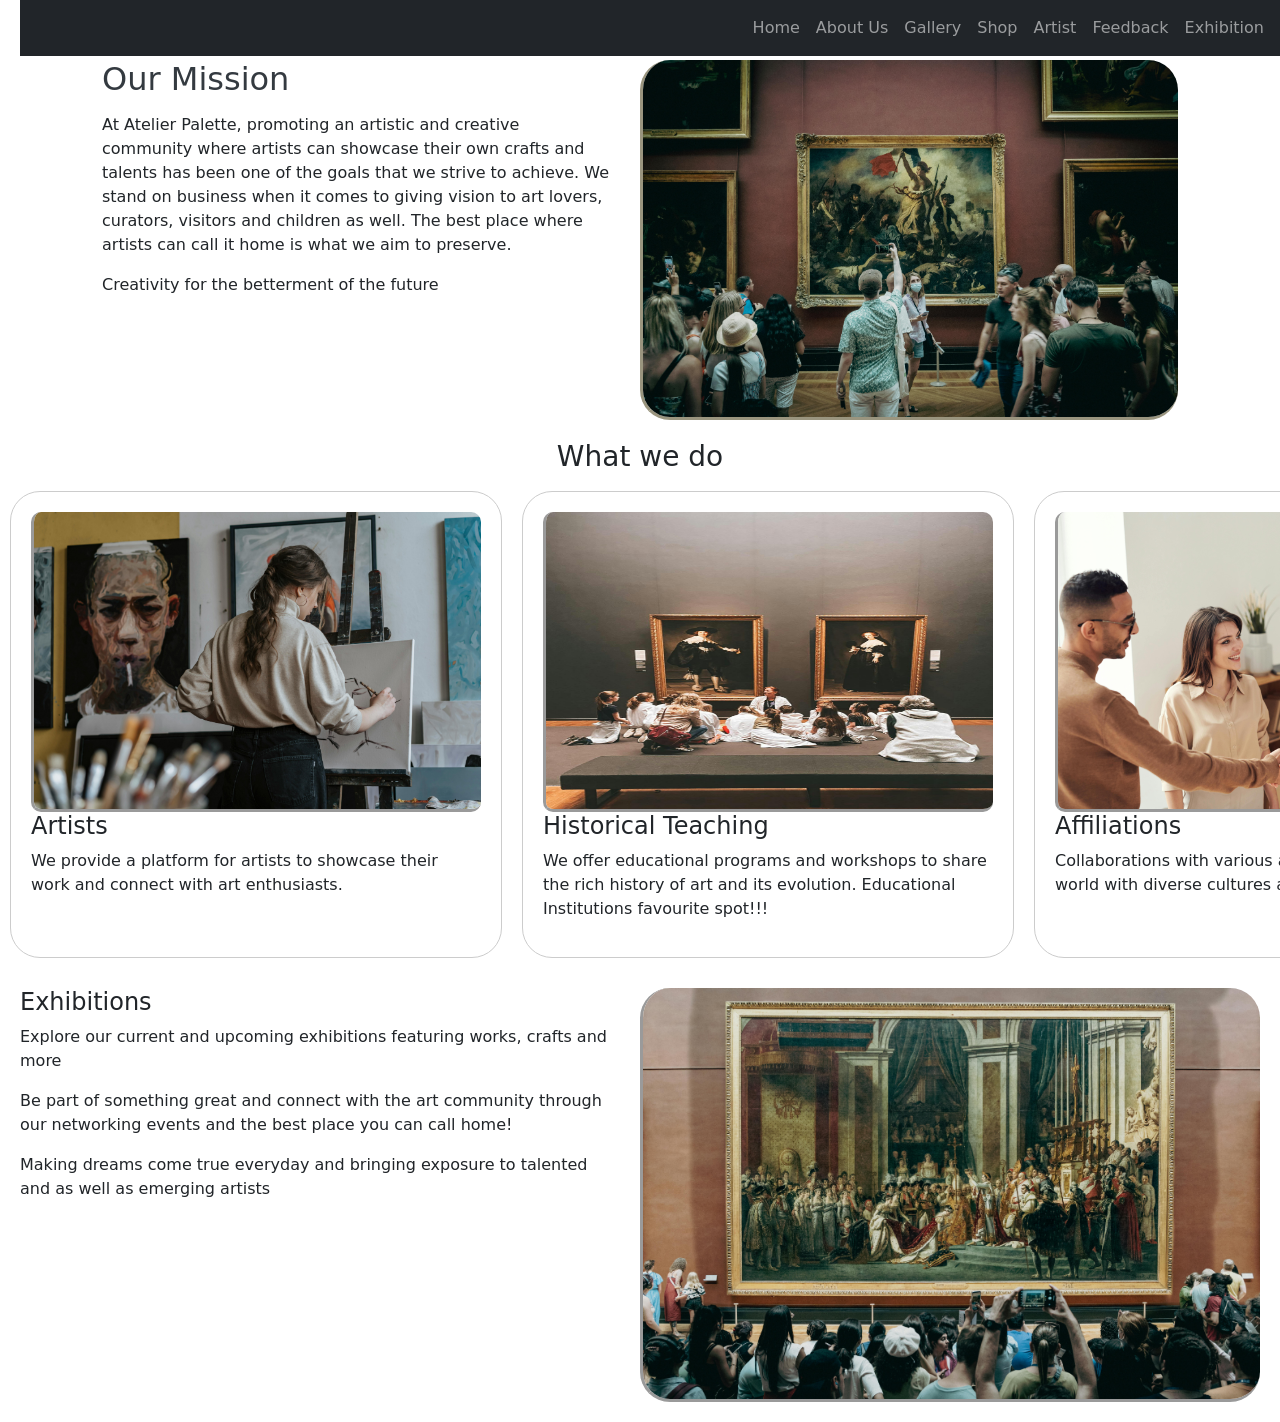
==== about-us.html @ 1873f3fd "Update content" ====
<!DOCTYPE html>
<html lang="en">
<head>
    <meta charset="UTF-8">
    <meta name="viewport" content="width=device-width, initial-scale=1.0">
    <title>Atelier Palette</title>
     <link rel="icon" type="images/png" href="images/favicon-2.png">

    <!-- Bootstrap CSS -->  
<link href="https://cdn.jsdelivr.net/npm/bootstrap@5.3.0/dist/css/bootstrap.min.css" rel="stylesheet">

<!--My CSS-->

<link rel="stylesheet" href="main-style.css">

</head>

<body>
    <header>
        
        <nav class="navbar navbar-expand-lg navbar-dark bg-dark"> 

        <div class="container-fluid"> 

            <a class="navbar-brand" href="index.html"></a> 

           

            <button class="navbar-toggler" type="button" data-bs-toggle="offcanvas" data-bs-target="#offcanvasNavbar" aria-controls="offcanvasNavbar"> 

                <span class="navbar-toggler-icon"></span> 

            </button> 

            <div class="offcanvas offcanvas-end offcanvas-lg bg-dark text-bg-dark" tabindex="-1" id="offcanvasNavbar" aria-labelledby="offcanvasNavbarLabel"> 
                <div class="offcanvas-header"> 
                    <h5 class="offcanvas-title" id="offcanvasNavbarLabel">Menu</h5> 
                    <button type="button" class="btn-close btn-close-white text-reset" data-bs-dismiss="offcanvas" aria-label="Close"></button> 
                </div> 
                <div class="offcanvas-body"> 
                    <ul class="navbar-nav justify-content-end flex-grow-1 pe-3">

                        <a class="nav-link" href="index.html">Home</a>

                    </li>

                    <li class="nav-item">

                        <a class="nav-link" href="about-us.html">About Us</a>
                    </li>
                        
                    <li class="nav-item">

                        <a class="nav-link" href="gallery.html">Gallery</a>

                    </li>

                    <li class="nav-item">

                        <a class="nav-link" href="shop.html">Shop</a>

                    </li>

                    <li class="nav-item">

                        <a class="nav-link" href="artist.html">Artist</a>
                    </li>

                    <li class="nav-item">

                        <a class="nav-link" href="feedback-page.html">Feedback</a>
                    </li>

                    <li class="nav-item">

                        <a class="nav-link" href="exhibition.html">Exhibition</a>   
                    </li>
                </ul>
            </div>
        </div>
    </nav>
</header>

<main>
    <div class="container">
        <div id="mission">
            <img src="images/our-mission.jpg" alt="many people inside the museum during an art exhibition">
            <div class="mission-content">
                <h2 class="mi-go">Our Mission</h2>
                <p>At Atelier Palette, promoting an artistic and creative community where artists can showcase their own crafts and talents has been one of the goals that we strive to achieve. We stand on business when it comes to giving vision to art lovers, curators, visitors and children as well. The best place where artists can call it home is what we aim to preserve.</p>
                <p>Creativity for the betterment of the future</p>
            </div>
        </div>
    </div>

    <div class="container">
        <h3 style="text-align:center;">What we do</h3>
    </div>

    <div class="flex-container">

    <div>
        <img src="images/artists.jpg" alt="an artist painting">
        <h4>Artists</h4>
        <p>We provide a platform for artists to showcase their work and connect with art enthusiasts.</p>

    </div>

    <div >
        <img src="images/historical-teaching.jpg" alt="historical teaching">
        <h4>Historical Teaching</h4>
            <p>We offer educational programs and workshops to share the rich history of art and its evolution. Educational Institutions favourite spot!!!</p>
        
    </div>

    <div >
        <img src="images/af2.jpg" alt="people shaking hands over an agreed deal">
        <h4> Affiliations</h4>
        <p>Collaborations with various artists from all around the world with diverse cultures and different institutions.</p>
    </div>
    </div>
        
    <div class="about-exhibition">
        <img src="images/exhibition-abu.jpg" alt="people in an art gallery taking pictures of a painting">
        <div class="content">
            <h4>Exhibitions</h4>
            <p>Explore our current and upcoming exhibitions featuring works, crafts and more</p>
            <p>Be part of something great and connect with the art community through our networking events and the best place you can call home!</p>
            <p>Making dreams come true everyday and bringing exposure to talented and as well as emerging artists</p>
        </div>
    </div>
    






</main>

<!-- Bootstrap JS and dependencies --> 

<script src="https://cdn.jsdelivr.net/npm/@popperjs/core@2.11.6/dist/umd/popper.min.js"></script> 

<script src="https://cdn.jsdelivr.net/npm/bootstrap@5.3.0/dist/js/bootstrap.min.js"></script> 
</body>
</html>
---- main-style.css ----
header { 
    color: white; 
    padding: 20px; 
    text-align: center; 
}

.navbar {
    position: fixed;
    top: 0;
    width: 100%;
    z-index: 1020;
}

.navbar .navbar-nav {
    display: flex;
    justify-content: space-between;
    width: 100%;
}

.navbar .logo {
    height: 2rem;
    margin-left: 10px;
}

/* Mobile-friendly styles */
@media (max-width: 768px) {
    body {
        font-size: 16px;
        line-height: 1.5;
    }
    
    h1 {
        font-size: 2rem; 
        margin-bottom: 1rem;
    }
    
    .container {
        padding-left: 15px;
        padding-right: 15px;
    }
    
    .form-control, .form-select, .btn {
        font-size: 16px;
        min-height: 44px;
    }
    
    .form-check-label {
        font-size: 16px;
        padding-left: 5px;
    }
    
    .mb-3 {
        margin-bottom: 1.5rem !important; 
    }
    
    .text-center p {
        font-size: 1.1rem;
    }

    .offcanvas .nav-link {
        color: rgba(255, 255, 255, 0.9);
    }

    .offcanvas .nav-link:hover,
    .offcanvas .nav-link:focus,
    .offcanvas .nav-link.active {
        color: #ffffff;
        background-color: rgba(255, 255, 255, 0.1);
        border-radius: 0.25rem;
    }

    .offcanvas-body {
        padding-top: 1rem;
    }
}

.exhibition-section {
    padding: 60px 0;
    background-color: #e1e1e1;
}

.exhibition-section .exhibition-title {
    font-size: 2.5rem;
    margin-bottom: 20px;
    color: #343a40;
    text-align: center;
}

.exhibition-section .exhibition-description {
    font-size: 1.25rem;
    color: #6c757d;
    text-align: center;

}


.exhibition-img {
    display: flex;
    align-items: flex-start;
    gap: 30px;
    padding: 20px;
    margin-top: 20px;
}

.exhibition-img img {
    width: 50%;
    height: auto;
    border-radius: 30px;
    border-bottom-style: outset;
    border-left-style: inset;
    border-color: #eee6c4;
}

.exhibition-img .content {
    flex: 1;
}

.exhibition-img .heading {
    color: #343a40;
    margin-bottom: 15px;
}

.exhibition-img {
    display: flex;
    align-items: flex-start;
    gap: 30px;
    padding: 20px;
    margin-top: 20px;
}

.exhibition-img img {
    width: 50%;
    height: auto;
    border-radius: 30px;
    border-bottom-style: outset;
    border-left-style: inset;
    border-color: #eee6c4;
}

.exhibition-img .content {
    flex: 1;
}

.exhibition-2 .past-exhibitions,
.prev-2 {
    display: flex;
    align-items: flex-start;
    gap: 30px;
    padding: 20px;
    margin-top: 20px;
}

.exhibition-2 .past-exhibitions img,
.prev-2 img {
    width: 45%;
    height: auto;
    border-radius: 30px;
    border-bottom-style: outset;
    border-left-style: inset;
    border-color: #eee6c4;
}

.exhibition-2 .past-exhibitions .content,
.prev-2 .content {
    flex: 1;
}
.prev-2 h3 p {

    text-align: right;
}

div.flex-container {
  display: flex;
  flex-direction: row;
  justify-content: space-between;
  width: 100%;
}

div.flex-container > div {
  margin: 10px;
  flex: 1;
}

/* Use media query and show the flex items vertically if screen width is less than 600px */
@media screen and (max-width:600px) {
  div.flex-container {
    flex-direction: column;
  }
}

/* Add some padding and border to the flex items */
div.flex-container > div {
  padding: 20px;
  border: 1px solid #ccc;
  border-radius: 30px;
}

/* Style the images inside the flex items */
div.flex-container > div img {
  width: 450px;
  height: 300px;
  border-radius: 10px;
  border-bottom-style: outset;
    border-left-style: inset;
}

.container #mission {
    display: flex;
    flex-direction: row-reverse;
    align-items: flex-start;
    gap: 30px;
    padding: 20px;
}

.container #mission img {
    width: 50%;
    height: auto;
    border-radius: 30px;
    border-bottom-style: outset;
    border-left-style: inset;
    border-color: #eee6c4;
    margin-top: 0;
    float: none;
}

.container #mission .mission-content {
    flex: 1;
}

.container #mission .mi-go {
    margin-top: 0;
    margin-bottom: 15px;
    color: #343a40;
}

.about-exhibition {
    display: flex;
    flex-direction: row-reverse;
    align-items: flex-start;
    gap: 30px;
    padding: 20px;
}

.about-exhibition img {
    width: 50%;
    height: auto;
    border-radius: 30px;
    border-bottom-style: outset;
    border-left-style: inset;
}

.about-exhibition .content {
    flex: 1;
}
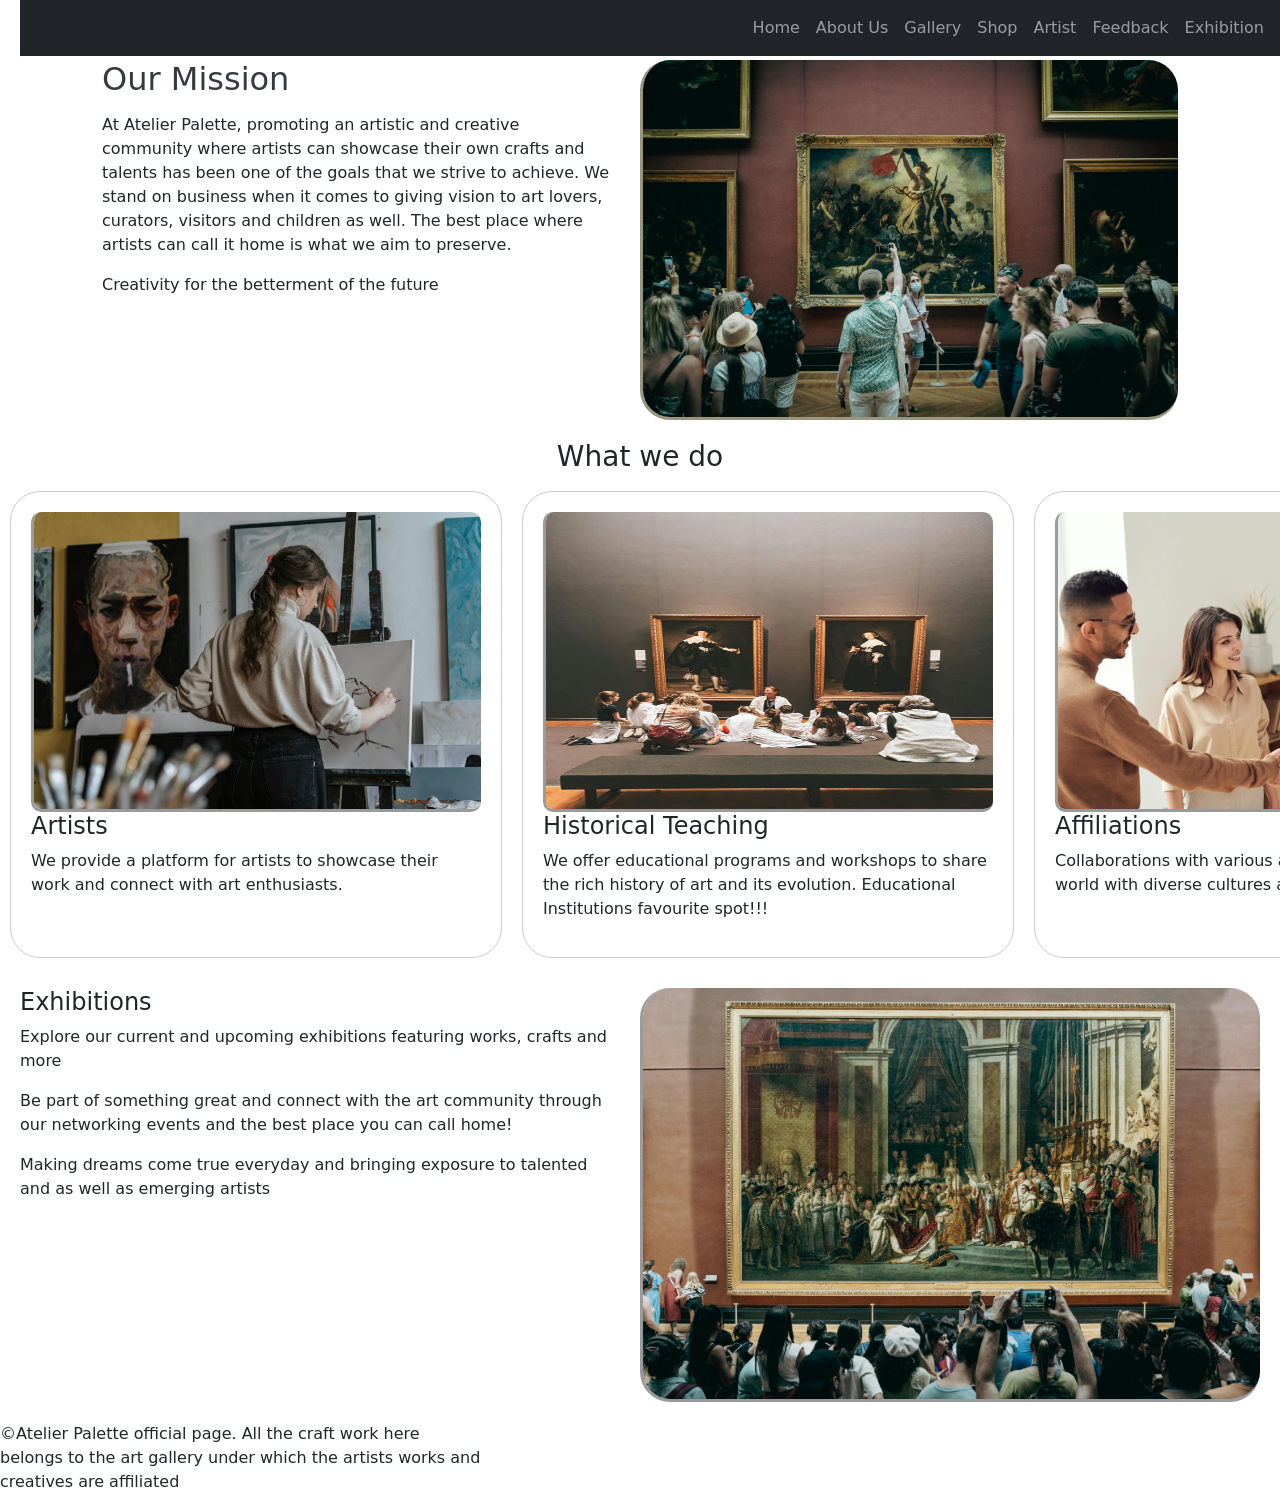
==== commit d7a92aba: "git commit -m "Updated the navigation bar to be responsive and added a footer to the about us page" " ====
--- a/about-us.html
+++ b/about-us.html
@@ -137,6 +137,9 @@
 
 
 </main>
+<footer>
+    <p>&copy;Atelier Palette official page. All the craft work here <br>belongs to the art gallery under which the artists works and <br> creatives are affiliated</p>
+</footer>
 
 <!-- Bootstrap JS and dependencies --> 
 
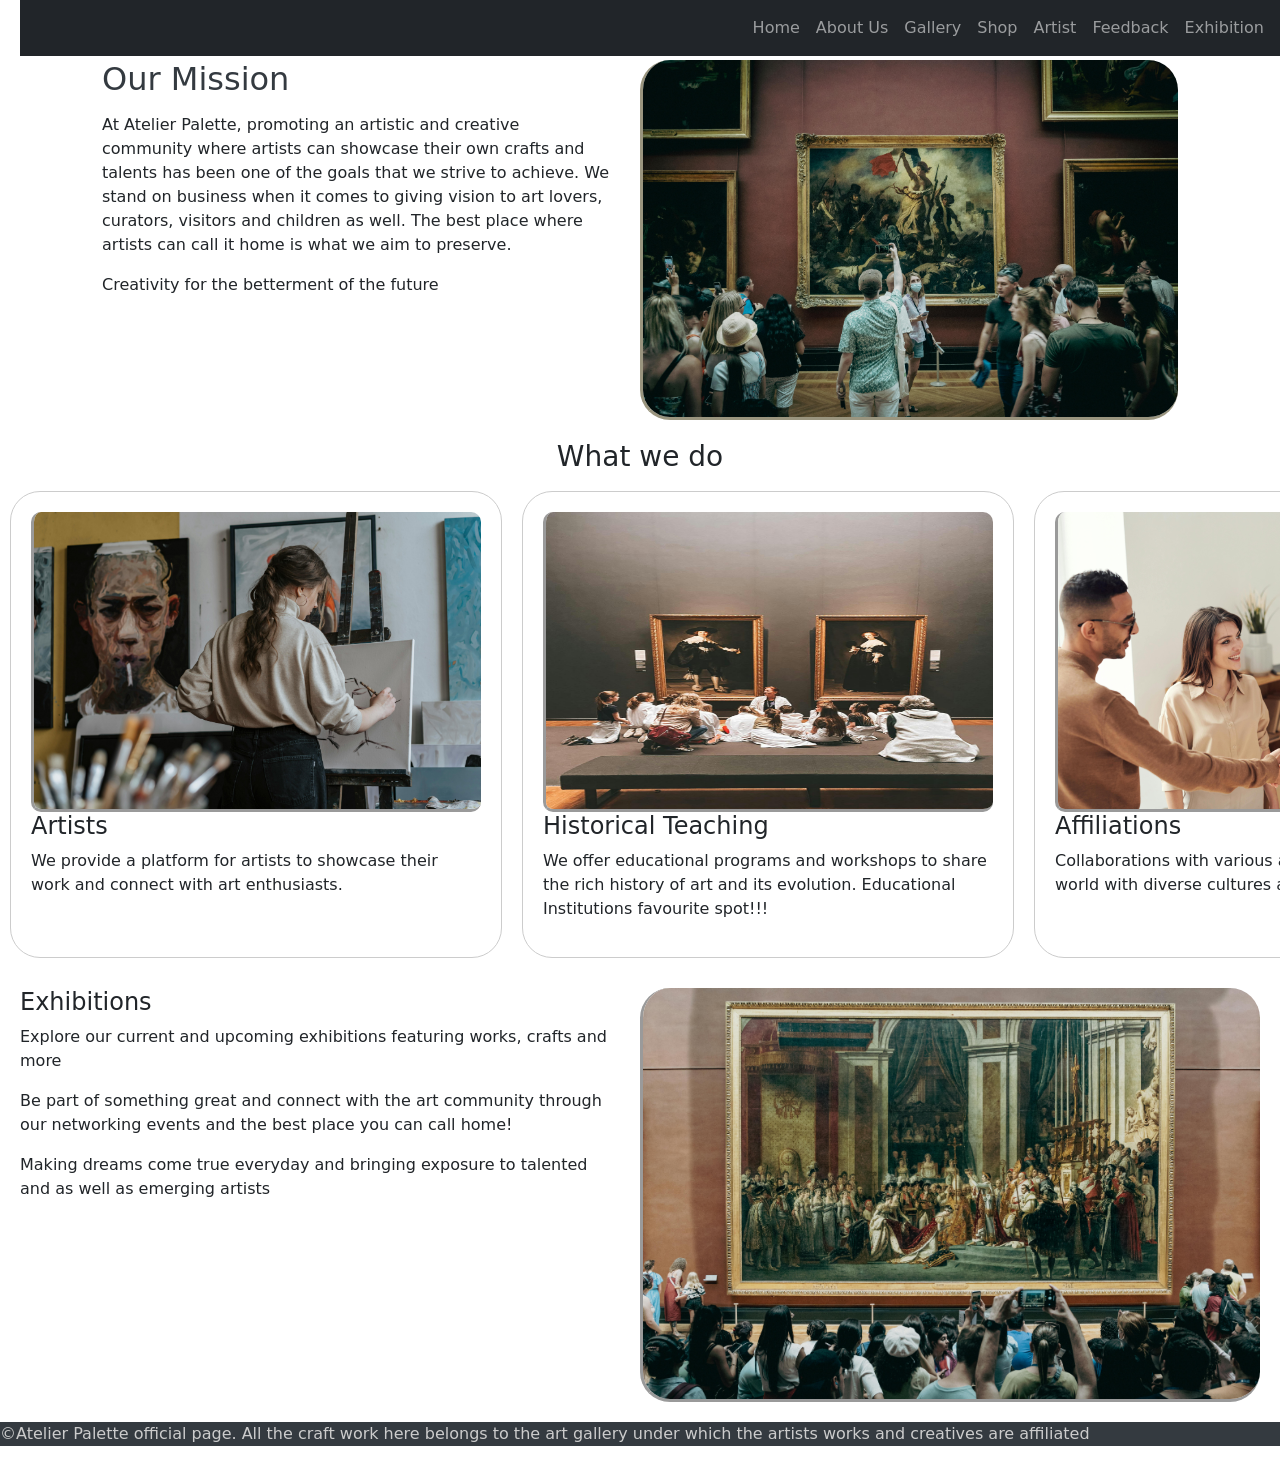
==== commit 6726476b: "Update content" ====
--- a/about-us.html
+++ b/about-us.html
@@ -137,9 +137,6 @@
 
 
 </main>
-<footer>
-    <p>&copy;Atelier Palette official page. All the craft work here <br>belongs to the art gallery under which the artists works and <br> creatives are affiliated</p>
-</footer>
 
 <!-- Bootstrap JS and dependencies --> 
 
@@ -147,4 +144,8 @@
 
 <script src="https://cdn.jsdelivr.net/npm/bootstrap@5.3.0/dist/js/bootstrap.min.js"></script> 
 </body>
+<footer>
+    <p>&copy;Atelier Palette official page. All the craft work here belongs to the art gallery under which the artists works and creatives are affiliated</p>
+</footer>
+
 </html>
--- a/main-style.css
+++ b/main-style.css
@@ -251,4 +251,11 @@
 
 .about-exhibition .content {
     flex: 1;
+}
+
+footer {
+
+    color:#ccc;
+    background-color: #343a40 ;
+    
 }
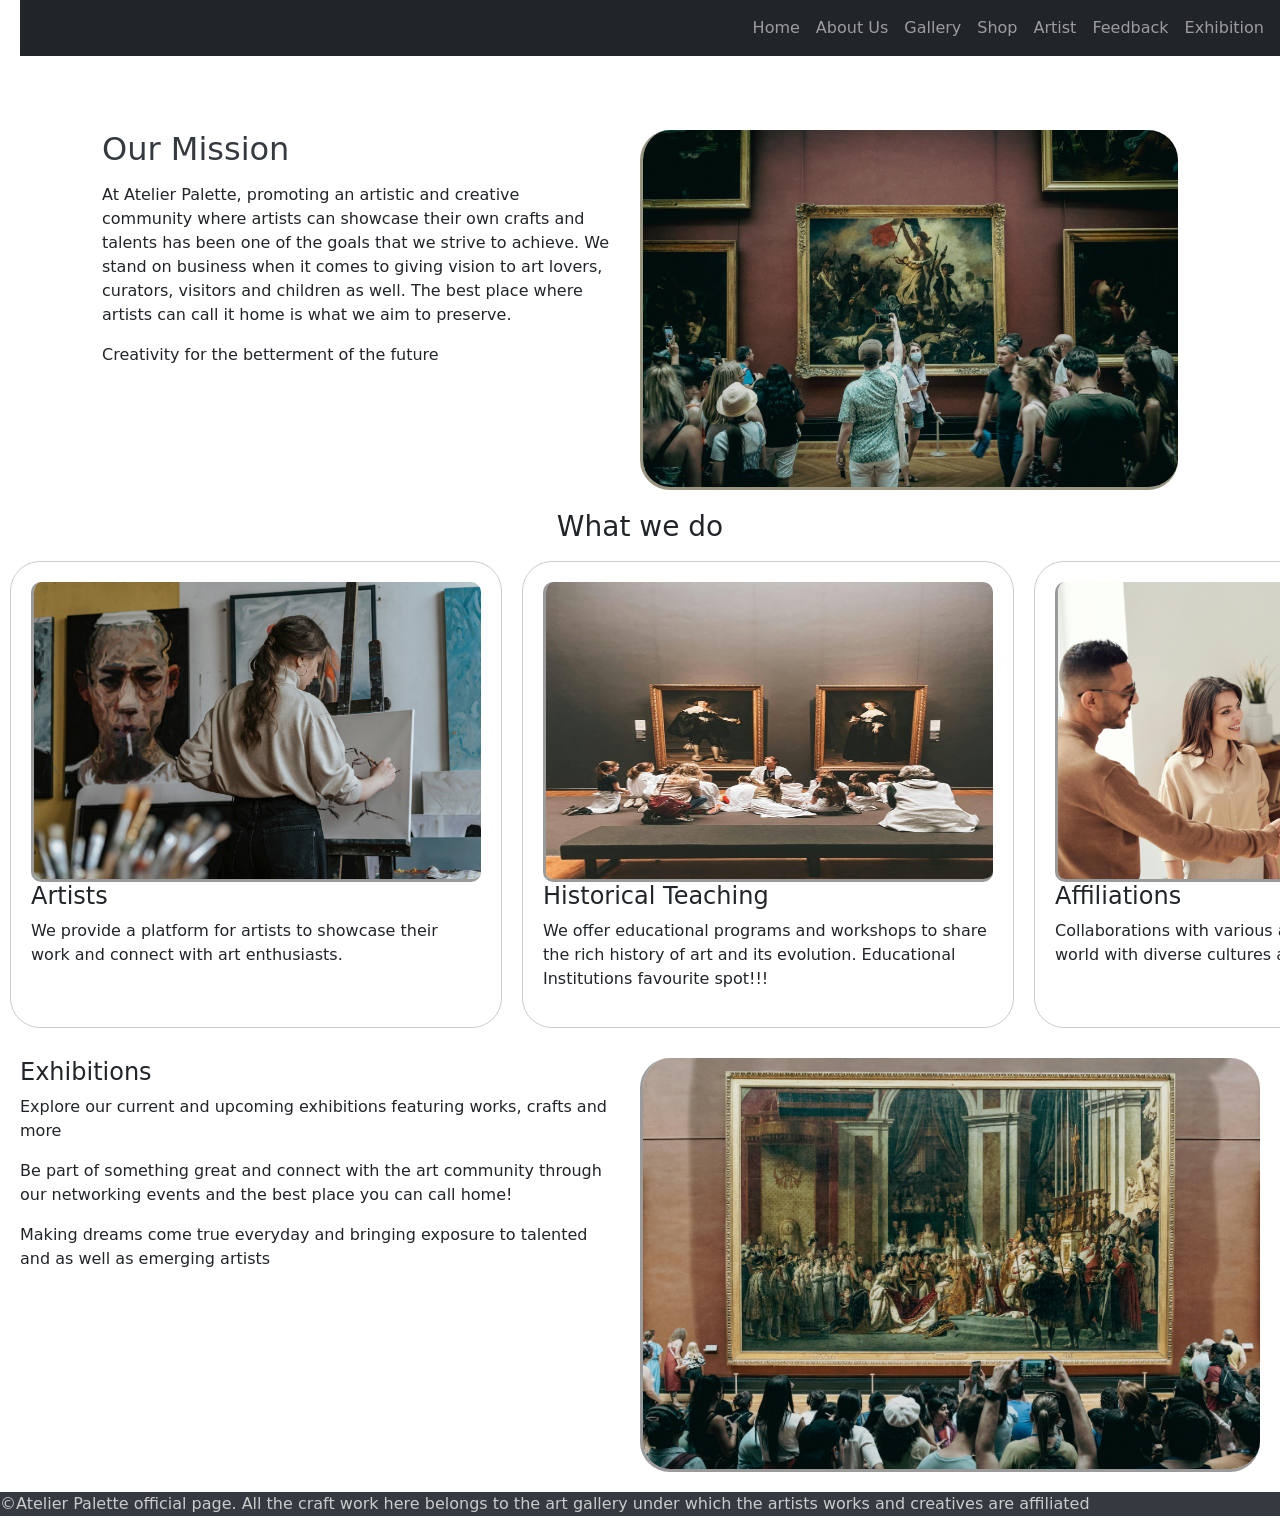
==== commit 0920d2b0: "Update Exhibition page" ====
--- a/about-us.html
+++ b/about-us.html
@@ -20,7 +20,7 @@
         
         <nav class="navbar navbar-expand-lg navbar-dark bg-dark"> 
 
-        <div class="container-fluid"> 
+        <div class="container-xxl"> 
 
             <a class="navbar-brand" href="index.html"></a> 
 
--- a/main-style.css
+++ b/main-style.css
@@ -1,3 +1,7 @@
+body {
+    padding-top: 70px;
+}
+
 header { 
     color: white; 
     padding: 20px; 
@@ -20,6 +24,90 @@
 .navbar .logo {
     height: 2rem;
     margin-left: 10px;
+}
+
+/* Content Header with Enquire Button */
+.content-header {
+    display: flex;
+    justify-content: space-between;
+    align-items: center;
+    padding: 20px;
+    gap: 20px;
+    background-color: #f9f9f9;
+    border-bottom: 1px solid #e0e0e0;
+    margin-bottom: 30px;
+}
+
+.content-header h1 {
+    margin: 0;
+    flex: 1;
+}
+
+/* Content Header Button (for pages like shop) */
+.content-header-button {
+    display: flex;
+    justify-content: flex-end;
+    padding: 20px;
+    gap: 20px;
+}
+
+/* Enquire More Button Styling */
+.btn-enquire-more {
+    background-color: #333;
+    color: white;
+    border: none;
+    padding: 12px 20px;
+    border-radius: 5px;
+    font-weight: bold;
+    cursor: pointer;
+    box-shadow: 0 2px 8px rgba(0, 0, 0, 0.3);
+    transition: background-color 0.3s ease, transform 0.2s ease;
+    white-space: nowrap;
+}
+
+.btn-enquire-more:hover {
+    background-color: #555;
+    transform: scale(1.05);
+}
+
+.btn-enquire-more:active {
+    transform: scale(0.98);
+}
+
+/* Modal Styling */
+.modal-content {
+    border-radius: 8px;
+    box-shadow: 0 5px 15px rgba(0, 0, 0, 0.3);
+}
+
+.modal-header {
+    background-color: #333;
+    color: white;
+    border-bottom: 1px solid #ddd;
+}
+
+.modal-title {
+    font-weight: bold;
+    font-size: 1.5rem;
+}
+
+.modal-body {
+    padding: 20px;
+}
+
+.form-label {
+    font-weight: 500;
+    margin-bottom: 8px;
+}
+
+.form-control, .form-select {
+    border-radius: 4px;
+    border: 1px solid #ddd;
+}
+
+.form-control:focus, .form-select:focus {
+    border-color: #555;
+    box-shadow: 0 0 0 0.2rem rgba(51, 51, 51, 0.25);
 }
 
 /* Mobile-friendly styles */
@@ -181,14 +269,14 @@
   flex: 1;
 }
 
-/* Use media query and show the flex items vertically if screen width is less than 600px */
+
 @media screen and (max-width:600px) {
   div.flex-container {
     flex-direction: column;
   }
 }
 
-/* Add some padding and border to the flex items */
+/* Styling the flex items */
 div.flex-container > div {
   padding: 20px;
   border: 1px solid #ccc;
@@ -212,6 +300,43 @@
     padding: 20px;
 }
 
+/* Exhibition-3 styles */
+.exhibition-3 .row {
+    display: flex;
+    justify-content: space-around;
+    gap: 20px;
+    flex-wrap: wrap;
+}
+
+.exhibition-3 .column {
+    flex: 1;
+    min-width: 250px;
+    text-align: center;
+    margin-bottom: 20px;
+}
+
+.exhibition-3 .column img {
+    width: 100%;
+    height: 250px;
+    object-fit: cover;
+    border-radius: 15px;
+    border: 3px solid #eee6c4;
+    box-shadow: 0 4px 8px rgba(0,0,0,0.1);
+    transition: transform 0.3s ease, box-shadow 0.3s ease;
+}
+
+.exhibition-3 .column img:hover {
+    transform: scale(1.05);
+    box-shadow: 0 8px 16px rgba(0,0,0,0.2);
+}
+
+.exhibition-3 .column h3 {
+    margin-top: 10px;
+    font-size: 1.2em;
+    color: #333;
+
+}
+
 .container #mission img {
     width: 50%;
     height: auto;
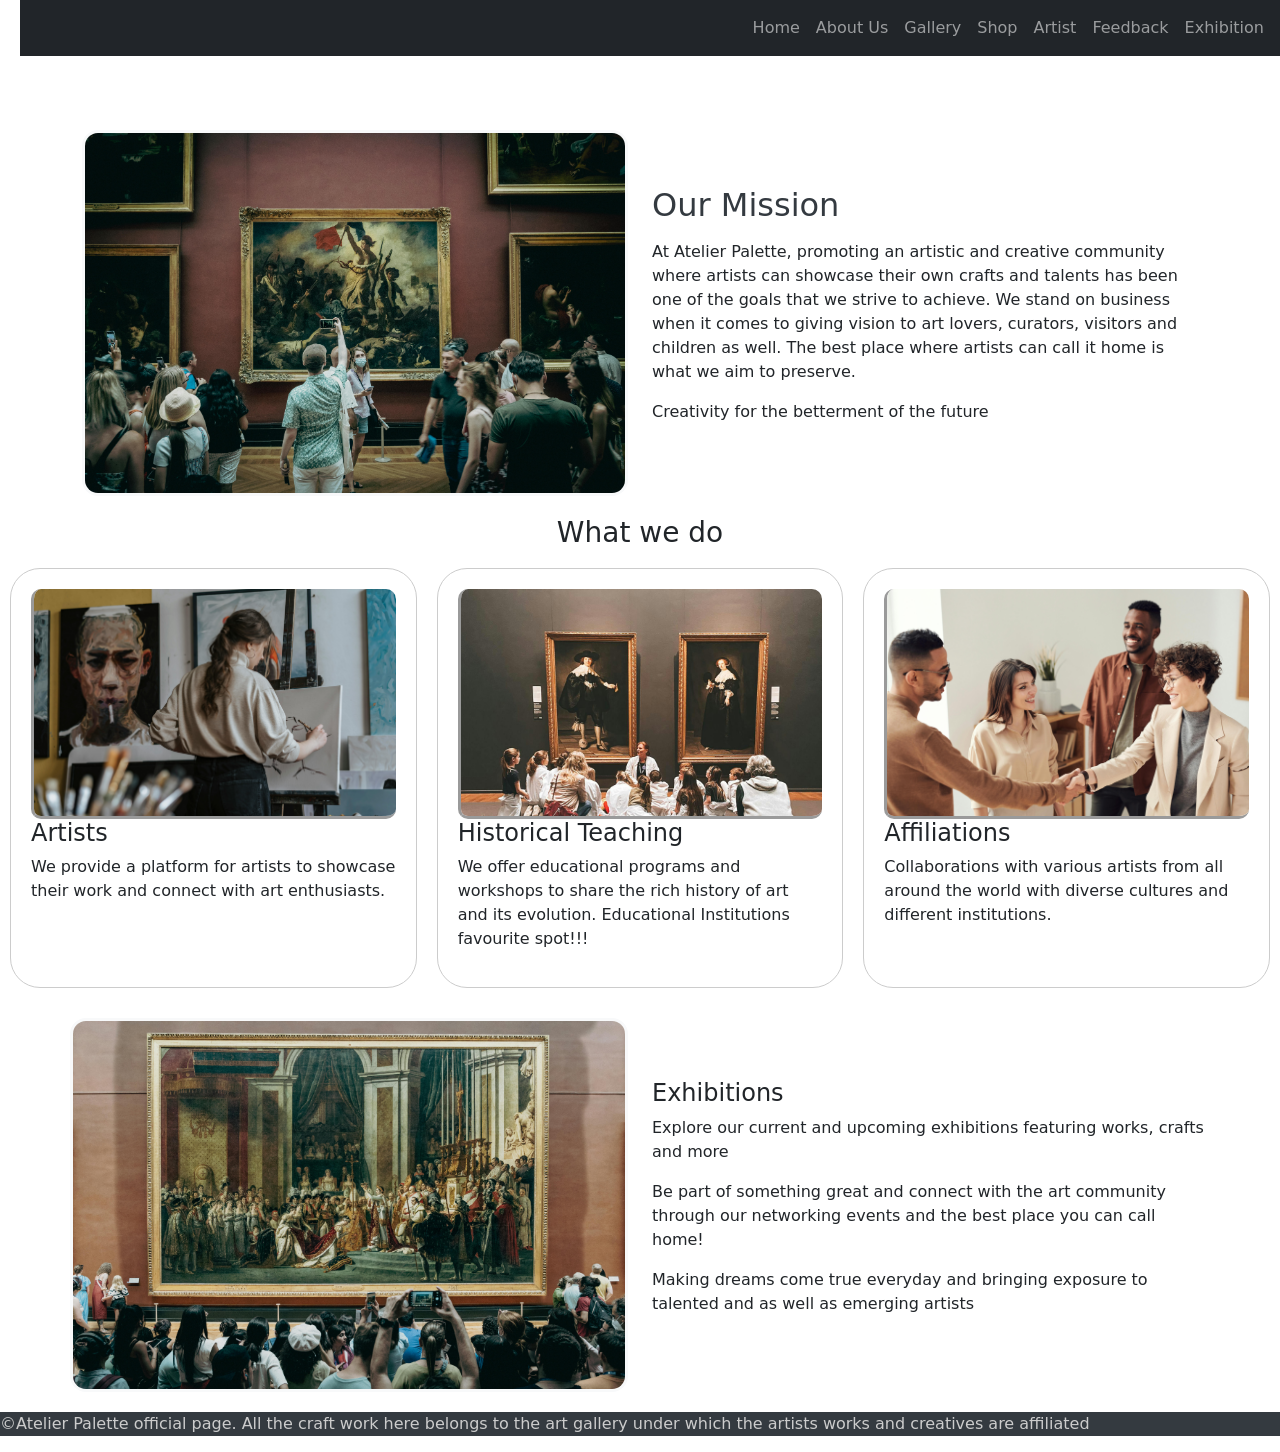
==== commit c809a28c: "Update the image styling" ====
--- a/about-us.html
+++ b/about-us.html
@@ -20,7 +20,7 @@
         
         <nav class="navbar navbar-expand-lg navbar-dark bg-dark"> 
 
-        <div class="container-xxl"> 
+        <div class="container-fluid"> 
 
             <a class="navbar-brand" href="index.html"></a> 
 
@@ -83,9 +83,11 @@
 
 <main>
     <div class="container">
-        <div id="mission">
-            <img src="images/our-mission.jpg" alt="many people inside the museum during an art exhibition">
-            <div class="mission-content">
+        <div id="mission" class="row align-items-center gx-4 gy-4">
+            <div class="col-lg-6">
+                <img src="images/our-mission.jpg" alt="many people inside the museum during an art exhibition" class="img-fluid rounded-4 border border-3 border-light">
+            </div>
+            <div class="col-lg-6 mission-content">
                 <h2 class="mi-go">Our Mission</h2>
                 <p>At Atelier Palette, promoting an artistic and creative community where artists can showcase their own crafts and talents has been one of the goals that we strive to achieve. We stand on business when it comes to giving vision to art lovers, curators, visitors and children as well. The best place where artists can call it home is what we aim to preserve.</p>
                 <p>Creativity for the betterment of the future</p>
@@ -120,13 +122,17 @@
     </div>
     </div>
         
-    <div class="about-exhibition">
-        <img src="images/exhibition-abu.jpg" alt="people in an art gallery taking pictures of a painting">
-        <div class="content">
-            <h4>Exhibitions</h4>
-            <p>Explore our current and upcoming exhibitions featuring works, crafts and more</p>
-            <p>Be part of something great and connect with the art community through our networking events and the best place you can call home!</p>
-            <p>Making dreams come true everyday and bringing exposure to talented and as well as emerging artists</p>
+    <div class="about-exhibition container">
+        <div class="row align-items-center gx-4 gy-4">
+            <div class="col-lg-6">
+                <img src="images/exhibition-abu.jpg" alt="people in an art gallery taking pictures of a painting" class="img-fluid rounded-4 border border-3 border-light">
+            </div>
+            <div class="col-lg-6 content">
+                <h4>Exhibitions</h4>
+                <p>Explore our current and upcoming exhibitions featuring works, crafts and more</p>
+                <p>Be part of something great and connect with the art community through our networking events and the best place you can call home!</p>
+                <p>Making dreams come true everyday and bringing exposure to talented and as well as emerging artists</p>
+            </div>
         </div>
     </div>
     
--- a/main-style.css
+++ b/main-style.css
@@ -183,15 +183,11 @@
 
 
 .exhibition-img {
-    display: flex;
-    align-items: flex-start;
-    gap: 30px;
-    padding: 20px;
-    margin-top: 20px;
+    padding: 20px 0;
 }
 
 .exhibition-img img {
-    width: 50%;
+    width: 100%;
     height: auto;
     border-radius: 30px;
     border-bottom-style: outset;
@@ -209,15 +205,17 @@
 }
 
 .exhibition-img {
-    display: flex;
-    align-items: flex-start;
-    gap: 30px;
-    padding: 20px;
-    margin-top: 20px;
-}
-
-.exhibition-img img {
-    width: 50%;
+    padding: 20px 0;
+}
+
+.exhibition-2 .past-exhibitions,
+.prev-2 {
+    padding: 20px 0;
+}
+
+.exhibition-2 .past-exhibitions img,
+.prev-2 img {
+    width: 100%;
     height: auto;
     border-radius: 30px;
     border-bottom-style: outset;
@@ -225,29 +223,6 @@
     border-color: #eee6c4;
 }
 
-.exhibition-img .content {
-    flex: 1;
-}
-
-.exhibition-2 .past-exhibitions,
-.prev-2 {
-    display: flex;
-    align-items: flex-start;
-    gap: 30px;
-    padding: 20px;
-    margin-top: 20px;
-}
-
-.exhibition-2 .past-exhibitions img,
-.prev-2 img {
-    width: 45%;
-    height: auto;
-    border-radius: 30px;
-    border-bottom-style: outset;
-    border-left-style: inset;
-    border-color: #eee6c4;
-}
-
 .exhibition-2 .past-exhibitions .content,
 .prev-2 .content {
     flex: 1;
@@ -267,6 +242,9 @@
 div.flex-container > div {
   margin: 10px;
   flex: 1;
+  min-width: 0;
+  overflow: hidden;
+  box-sizing: border-box;
 }
 
 
@@ -285,19 +263,31 @@
 
 /* Style the images inside the flex items */
 div.flex-container > div img {
-  width: 450px;
-  height: 300px;
+  display: block;
+  width: 100%;
+  max-width: 100%;
+  height: 230px;
+  object-fit: cover;
   border-radius: 10px;
   border-bottom-style: outset;
-    border-left-style: inset;
+  border-left-style: inset;
+}
+
+.exhibition-img img,
+.exhibition-2 .past-exhibitions img,
+.container #mission img {
+  display: block;
+  width: 100%;
+  height: auto;
+  max-width: 100%;
+  border-radius: 10px;
+  border-bottom-style: outset;
+  border-left-style: inset;
+  object-fit: cover;
 }
 
 .container #mission {
-    display: flex;
-    flex-direction: row-reverse;
-    align-items: flex-start;
-    gap: 30px;
-    padding: 20px;
+    padding: 20px 0;
 }
 
 /* Exhibition-3 styles */
@@ -338,7 +328,9 @@
 }
 
 .container #mission img {
-    width: 50%;
+    display: block;
+    width: 100%;
+    max-width: 100%;
     height: auto;
     border-radius: 30px;
     border-bottom-style: outset;
@@ -359,15 +351,13 @@
 }
 
 .about-exhibition {
-    display: flex;
-    flex-direction: row-reverse;
-    align-items: flex-start;
-    gap: 30px;
-    padding: 20px;
+    padding: 20px 0;
 }
 
 .about-exhibition img {
-    width: 50%;
+    display: block;
+    width: 100%;
+    max-width: 100%;
     height: auto;
     border-radius: 30px;
     border-bottom-style: outset;
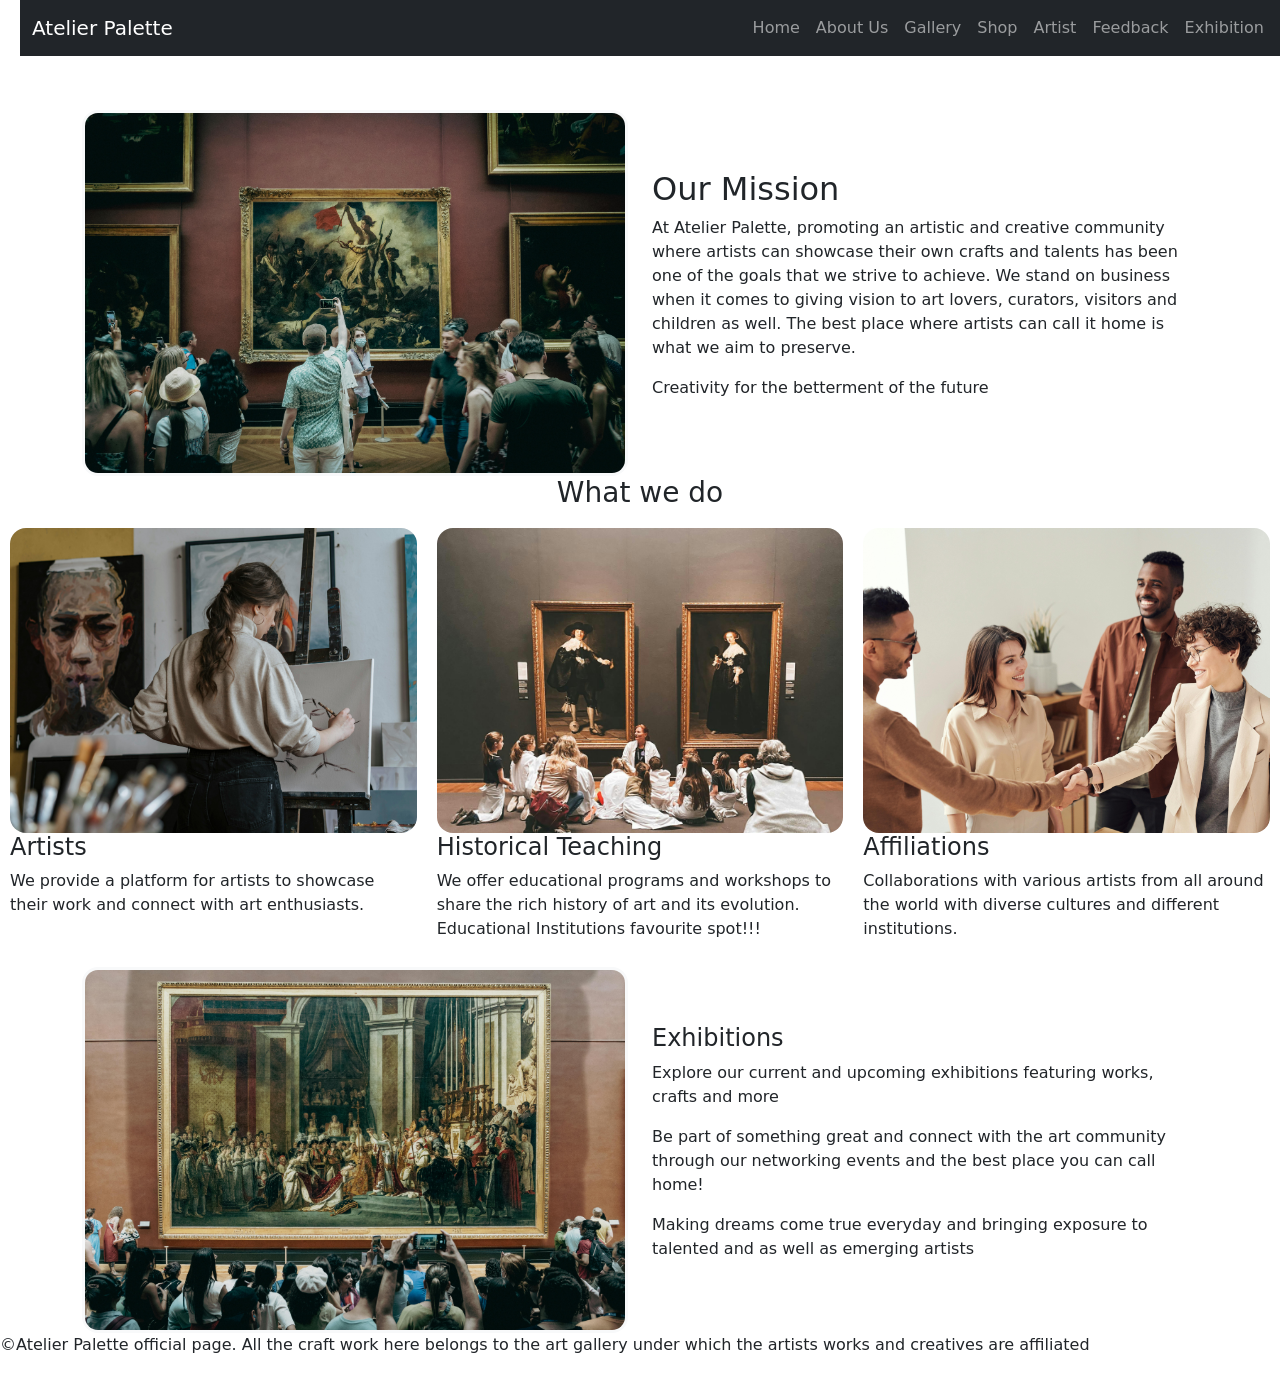
==== commit 93748886: "Update content" ====
--- a/about-us.html
+++ b/about-us.html
@@ -22,7 +22,7 @@
 
         <div class="container-fluid"> 
 
-            <a class="navbar-brand" href="index.html"></a> 
+            <a class="navbar-brand" href="index.html">Atelier Palette</a> 
 
            
 
@@ -39,10 +39,9 @@
                 </div> 
                 <div class="offcanvas-body"> 
                     <ul class="navbar-nav justify-content-end flex-grow-1 pe-3">
-
-                        <a class="nav-link" href="index.html">Home</a>
-
-                    </li>
+                        <li class="nav-item">
+                            <a class="nav-link" href="index.html">Home</a>
+                        </li>
 
                     <li class="nav-item">
 
@@ -57,7 +56,7 @@
 
                     <li class="nav-item">
 
-                        <a class="nav-link" href="shop.html">Shop</a>
+                        <a class="nav-link" href="sculpting-content.html">Shop</a>
 
                     </li>
 
--- a/main-style.css
+++ b/main-style.css
@@ -1,5 +1,10 @@
 body {
     padding-top: 70px;
+}
+
+
+html, body {
+    overflow-x: hidden;
 }
 
 header { 
@@ -8,8 +13,11 @@
     text-align: center; 
 }
 
+nav{
+    width: 100%;
+}
 .navbar {
-    position: fixed;
+    position:fixed;
     top: 0;
     width: 100%;
     z-index: 1020;
@@ -51,7 +59,7 @@
     gap: 20px;
 }
 
-/* Enquire More Button Styling */
+/* contact modal */
 .btn-enquire-more {
     background-color: #333;
     color: white;
@@ -110,7 +118,7 @@
     box-shadow: 0 0 0 0.2rem rgba(51, 51, 51, 0.25);
 }
 
-/* Mobile-friendly styles */
+/* Mobile styles */
 @media (max-width: 768px) {
     body {
         font-size: 16px;
@@ -232,6 +240,52 @@
     text-align: right;
 }
 
+.exhibition-3 .row {
+    display: flex;
+    flex-wrap: wrap;
+    gap: 1rem;
+    justify-content: space-between;
+}
+
+.exhibition-3 .column {
+    flex: 1 1 calc(33.333% - 1rem);
+    min-width: 220px;
+    box-sizing: border-box;
+}
+
+.exhibition-3 .column img {
+    width: 100%;
+    aspect-ratio: 4 / 3;
+    object-fit: cover;
+    border-radius: 20px;
+    display: block;
+}
+
+.exhibition-3 .column h3 {
+    margin-top: 0.75rem;
+    font-size: 1rem;
+    text-align: center;
+}
+
+@media screen and (max-width: 900px) {
+    .exhibition-3 .column {
+        flex: 1 1 100%;
+    }
+}
+
+.exhibition-3 {
+    padding: 2rem 0;
+    width: 100%;
+    box-sizing: border-box;
+}
+
+.exhibition-3 .past.exhibitions {
+    margin: 0 auto;
+    max-width: 1200px;
+    padding: 0 1rem;
+    box-sizing: border-box;
+}
+
 div.flex-container {
   display: flex;
   flex-direction: row;
@@ -247,11 +301,99 @@
   box-sizing: border-box;
 }
 
+.flex-container img {
+  width: 100%;
+  aspect-ratio: 4 / 3;
+  object-fit: cover;
+  display: block;
+  border-radius: 16px;
+}
 
 @media screen and (max-width:600px) {
   div.flex-container {
     flex-direction: column;
   }
+}
+
+/* Gallery page styles */
+.gallery-section {
+    padding: 1.5rem 0 4rem;
+    background: #f8fbff;
+}
+
+.gallery-carousel {
+    width: 100%;
+}
+
+.gallery-carousel .carousel-inner {
+    border-radius: 20px;
+    overflow: hidden;
+        min-height: 520px;
+        max-height: 520px;
+    }
+
+    .gallery-carousel .carousel-item {
+        display: flex;
+        align-items: center;
+        justify-content: center;
+        background: #edf4ff;
+        min-height: 520px;
+    }
+
+    .gallery-carousel .carousel-item img {
+        max-width: 100%;
+        max-height: 50s0px;
+        width: auto;
+        height: auto;
+.gallery-content {
+    padding-left: 1.5rem;
+}
+
+.gallery-content h1 {
+    font-size: 2.6rem;
+    margin-bottom: 1rem;
+    color: #102a43;
+}
+
+.gallery-content p {
+    font-size: 1rem;
+    line-height: 1.7;
+    color: #334e68;
+    max-width: 560px;
+}
+
+.gallery-feature {
+    margin-top: 2.2rem;
+    display: grid;
+    gap: 1rem;
+}
+
+.gallery-feature div {
+    background: white;
+    border-radius: 16px;
+    padding: 18px 20px;
+    border: 1px solid rgba(16, 42, 67, 0.08);
+    box-shadow: 0 20px 60px rgba(16, 42, 67, 0.06);
+}
+
+.gallery-feature h4 {
+    margin: 0 0 0.5rem;
+    font-size: 1rem;
+    color: #102a43;
+}
+
+.gallery-feature p {
+    margin: 0;
+    color: #486581;
+    font-size: 0.94rem;
+    line-height: 1.6;
+}
+
+@media (max-width: 991px) {
+    .gallery-content {
+        padding-left: 0;
+        margin-top: 2rem;
+    }
 }
 
 /* Styling the flex items */
@@ -373,4 +515,29 @@
     color:#ccc;
     background-color: #343a40 ;
     
+}
+    }
+
+#section1 img {
+
+    display: block;
+    width: 50px;
+    max-width: 25%;
+    height: auto;
+    border-radius: 30px;
+    border-bottom-style: outset;
+    border-left-style: inset;
+
+}
+
+.first .container img {
+    display: block;
+    width: 30%;
+    max-width: 100%;
+    height: 50%;
+    border-radius: 30px;
+    border-bottom-style: outset;
+    border-left-style: inset;
+    margin-bottom: 40px;
+
 }
